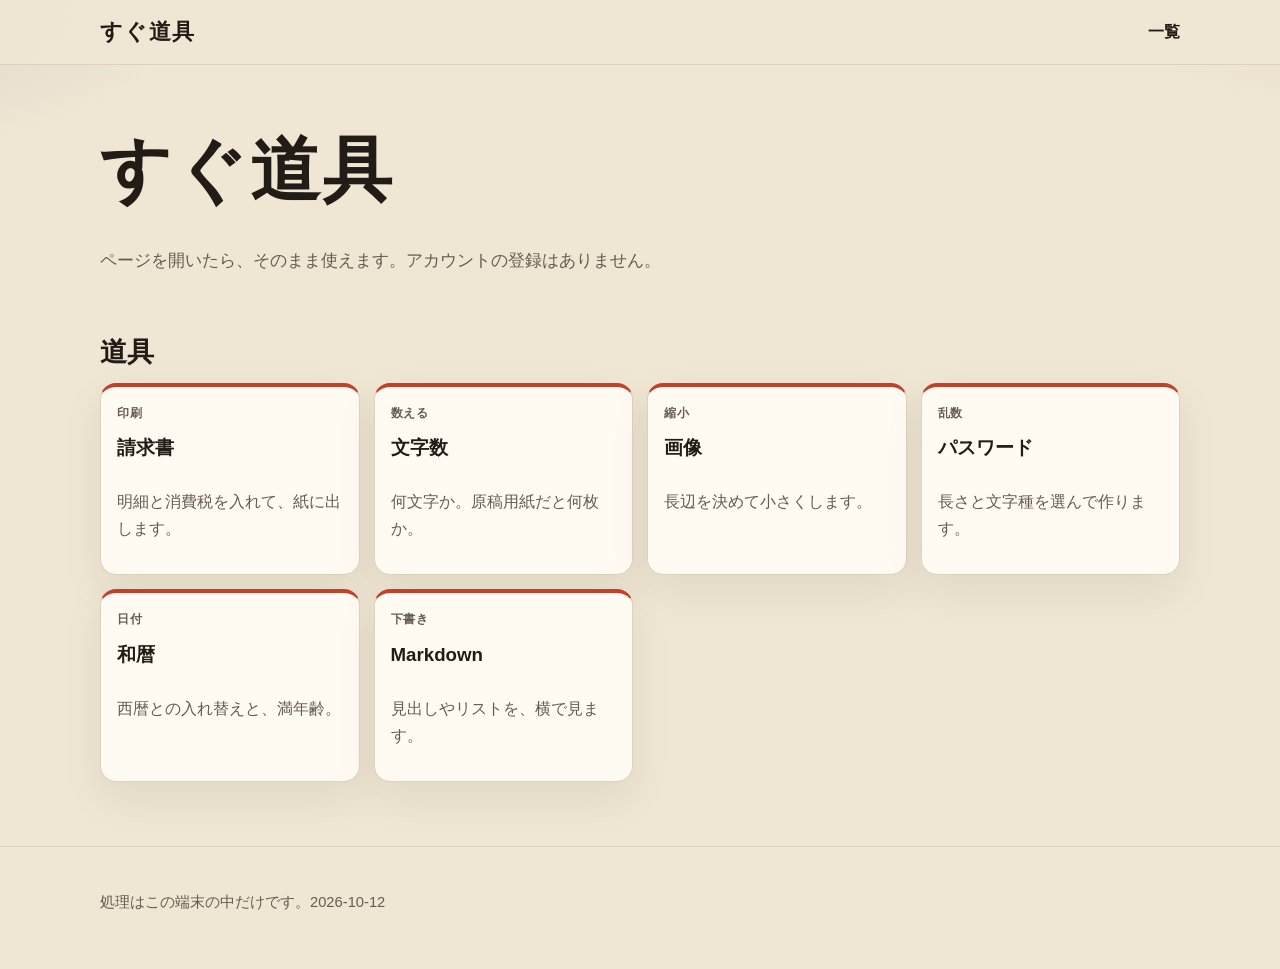
==== index.html @ 672f767a "すぐ道具を pinnsann.com で公開する。 Co-authored-by: Cursor <cursoragent@cursor.com>" ====
<!DOCTYPE html>
<html lang="ja">
<head>
  <meta charset="utf-8">
  <meta name="viewport" content="width=device-width, initial-scale=1">
  <title>すぐ道具</title>
  <meta name="description" content="請求書、文字数、画像の縮小、パスワード、和暦、Markdown。ページを開いてそのまま使います。">
  <link rel="icon" href="favicon.svg">
  <link rel="stylesheet" href="css/site.css">
</head>
<body>
  <a class="skip" href="#main">本文へ</a>
  <header class="site-header">
    <div class="wrap header-inner">
      <a class="brand" href="index.html">すぐ道具</a>
      <nav class="nav" aria-label="主要"><a href="index.html">一覧</a></nav>
    </div>
  </header>
  <main id="main" class="wrap">
    <section class="hero">
      <h1>すぐ道具</h1>
      <p class="lede">ページを開いたら、そのまま使えます。アカウントの登録はありません。</p>
    </section>
    <section class="section" id="tools">
      <h2>道具</h2>
      <div class="card-grid">
        <a class="card" href="invoice.html"><p class="kicker">印刷</p><h3>請求書</h3><p>明細と消費税を入れて、紙に出します。</p></a>
        <a class="card" href="counter.html"><p class="kicker">数える</p><h3>文字数</h3><p>何文字か。原稿用紙だと何枚か。</p></a>
        <a class="card" href="image.html"><p class="kicker">縮小</p><h3>画像</h3><p>長辺を決めて小さくします。</p></a>
        <a class="card" href="password.html"><p class="kicker">乱数</p><h3>パスワード</h3><p>長さと文字種を選んで作ります。</p></a>
        <a class="card" href="calendar.html"><p class="kicker">日付</p><h3>和暦</h3><p>西暦との入れ替えと、満年齢。</p></a>
        <a class="card" href="markdown.html"><p class="kicker">下書き</p><h3>Markdown</h3><p>見出しやリストを、横で見ます。</p></a>
      </div>
    </section>
  </main>
  <footer class="site-footer"><div class="wrap"><p>処理はこの端末の中だけです。2026-10-12</p></div></footer>
</body>
</html>
---- css/site.css ----
:root {
  --paper: #efe6d4;
  --sheet: #fffaf2;
  --ink: #221c16;
  --muted: #655c52;
  --line: #ddd2c0;
  --accent: #c2412d;
  --pine: #21584c;
  --pine-soft: #e4f0eb;
  --gold: #8a5712;
  --shadow: 0 16px 40px rgba(70, 42, 18, 0.08);
  --sans: "Yu Gothic UI", "Hiragino Sans", Meiryo, sans-serif;
  --serif: "Yu Mincho", "Hiragino Mincho ProN", "Times New Roman", serif;
  --mono: "Cascadia Mono", Consolas, "Courier New", monospace;
}

* { box-sizing: border-box; }

body {
  margin: 0;
  color: var(--ink);
  font-family: var(--sans);
  line-height: 1.7;
  background:
    radial-gradient(900px 420px at 110% -10%, rgba(194, 65, 45, 0.1), transparent 50%),
    radial-gradient(700px 320px at -10% 0%, rgba(33, 88, 76, 0.1), transparent 46%),
    var(--paper);
}

a { color: var(--pine); }
.skip { position: absolute; left: 12px; top: -40px; background: var(--ink); color: white; padding: 6px 10px; z-index: 20; }
.skip:focus { top: 12px; }
.wrap { width: min(1080px, calc(100% - 32px)); margin-inline: auto; }

.site-header {
  position: sticky; top: 0; z-index: 10;
  background: rgba(239, 230, 212, 0.92);
  backdrop-filter: blur(12px);
  border-bottom: 1px solid var(--line);
}
.header-inner { display: flex; justify-content: space-between; align-items: center; gap: 16px; min-height: 64px; }
.brand { color: var(--ink); text-decoration: none; font-family: var(--serif); font-size: 1.35rem; font-weight: 700; letter-spacing: 0.06em; }
.nav { display: flex; gap: 16px; flex-wrap: wrap; }
.nav a { color: var(--ink); text-decoration: none; font-weight: 700; }
.nav a:hover { color: var(--accent); }

main { padding: 28px 0 64px; }
.hero { padding: 18px 0 8px; }
.seal {
  display: inline-block; margin: 0 0 10px; border: 2px solid var(--accent); color: var(--accent);
  border-radius: 999px; padding: 2px 10px; font-size: 0.78rem; font-weight: 700; letter-spacing: 0.08em;
}
.hero h1, .page-head h1 { font-family: var(--serif); margin: 0; }
.hero h1 { font-size: clamp(2.4rem, 7vw, 4.4rem); letter-spacing: 0.04em; }
.lede, .page-head p, .card p { color: var(--muted); }
.lede { font-size: 1.05rem; max-width: 40rem; }
.actions, .btn-row { display: flex; flex-wrap: wrap; gap: 10px; }

.btn {
  display: inline-flex; align-items: center; justify-content: center;
  border-radius: 999px; padding: 10px 16px; text-decoration: none; border: 1px solid var(--ink);
  background: transparent; color: var(--ink); font: inherit; font-weight: 700; cursor: pointer;
}
.btn-primary { background: var(--accent); border-color: var(--accent); color: #fffaf2; }
.btn-small { padding: 6px 10px; font-size: 0.92rem; }

.section { margin-top: 28px; }
.section h2 { font-family: var(--serif); font-size: 1.7rem; margin-bottom: 8px; }
.card-grid { display: grid; grid-template-columns: repeat(auto-fit, minmax(240px, 1fr)); gap: 14px; }
.card {
  display: flex; flex-direction: column; gap: 8px; min-height: 170px;
  background: var(--sheet); border: 1px solid var(--line); border-top: 4px solid var(--accent);
  border-radius: 16px; padding: 16px; color: inherit; text-decoration: none; box-shadow: var(--shadow);
}
a.card:hover { transform: translateY(-2px); }
.kicker { margin: 0; color: var(--accent); font-size: 0.78rem; font-weight: 700; letter-spacing: 0.08em; }
.card h3 { margin: 0; }
.page-head { margin-bottom: 18px; max-width: 44rem; }
.page-head h1 { font-size: clamp(1.8rem, 4vw, 2.6rem); }

.layout { display: grid; grid-template-columns: minmax(0, 1fr) minmax(0, 1fr); gap: 18px; align-items: start; }
.panel, .sheet {
  background: var(--sheet); border: 1px solid var(--line); border-radius: 18px; padding: 16px; box-shadow: var(--shadow);
}
.sheet { border-radius: 4px; font-family: var(--serif); }
.field { display: grid; gap: 4px; margin-bottom: 10px; }
.field span { font-weight: 700; }
input, select, textarea {
  width: 100%; font: inherit; color: inherit; background: white;
  border: 1px solid var(--line); border-radius: 10px; padding: 8px 10px;
}
textarea { resize: vertical; }
.grid-2 { display: grid; grid-template-columns: 1fr 1fr; gap: 8px; }
.line { display: grid; grid-template-columns: 0.95fr 1.4fr 0.5fr 0.7fr 0.75fr auto; gap: 6px; margin-bottom: 6px; }
.stats { display: grid; grid-template-columns: repeat(auto-fit, minmax(140px, 1fr)); gap: 8px; }
.stat { background: var(--pine-soft); border-radius: 12px; padding: 10px 12px; }
.stat b { display: block; font-size: 1.35rem; font-variant-numeric: tabular-nums; }
.stat span { color: var(--muted); font-size: 0.85rem; }
.note { color: var(--muted); font-size: 0.92rem; }
.warn { color: var(--gold); font-weight: 700; }
.mono, code { font-family: var(--mono); }
.password-list { list-style: none; padding: 0; margin: 0; display: grid; gap: 8px; }
.password-list li {
  display: flex; justify-content: space-between; gap: 8px; align-items: center;
  background: white; border: 1px solid var(--line); border-radius: 10px; padding: 8px 10px;
  font-family: var(--mono); word-break: break-all;
}
.sheet table { width: 100%; border-collapse: collapse; }
.sheet th, .sheet td { border-bottom: 1px solid var(--line); padding: 6px 4px; vertical-align: top; text-align: left; }
.sheet .right, .right { text-align: right; font-variant-numeric: tabular-nums; }
.sheet h2 { margin: 0 0 8px; letter-spacing: 0.18em; }
.totals { margin-left: auto; width: min(100%, 280px); }
.preview-frame { background: white; border: 1px dashed var(--line); border-radius: 12px; min-height: 160px; padding: 12px; overflow: auto; }
.related { display: flex; flex-wrap: wrap; gap: 8px 14px; margin-top: 18px; }
.stack { display: grid; gap: 12px; }
form.panel > label { display: flex; gap: 8px; align-items: flex-start; margin: 8px 0; font-weight: 500; }
.site-footer { border-top: 1px solid var(--line); padding: 28px 0 40px; color: var(--muted); font-size: 0.92rem; }
:focus-visible { outline: 2px solid var(--accent); outline-offset: 2px; }

@media (max-width: 860px) {
  .layout, .grid-2, .line { grid-template-columns: 1fr; }
  .header-inner { align-items: flex-start; flex-direction: column; padding: 10px 0; }
}
@media print {
  body { background: white; }
  .site-header, .site-footer, .no-print, .skip, .page-head, .related { display: none !important; }
  .layout { display: block; }
  .sheet { box-shadow: none; border: none; }
  main { padding: 0; }
  .wrap { width: auto; }
}
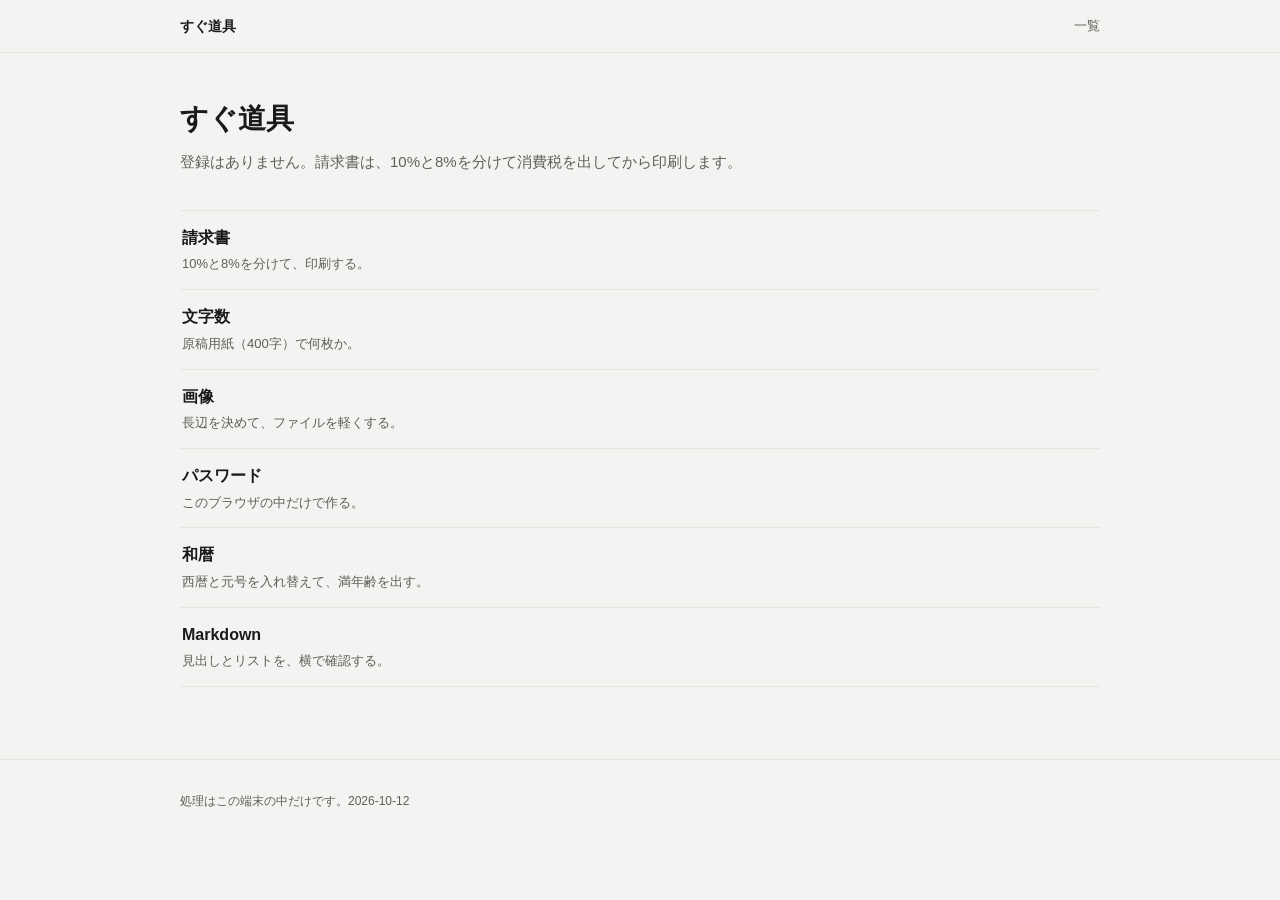
==== commit 0f268bc3: "一覧を、使う作業の名前にする。 Co-authored-by: Cursor <cursoragent@cursor.com>" ====
--- a/index.html
+++ b/index.html
@@ -4,7 +4,7 @@
   <meta charset="utf-8">
   <meta name="viewport" content="width=device-width, initial-scale=1">
   <title>すぐ道具</title>
-  <meta name="description" content="請求書、文字数、画像の縮小、パスワード、和暦、Markdown。ページを開いてそのまま使います。">
+  <meta name="description" content="請求書は10%と8%を分けて印刷します。文字数、画像の縮小、パスワード、和暦、Markdown。登録はありません。">
   <link rel="icon" href="favicon.svg">
   <link rel="stylesheet" href="css/site.css">
 </head>
@@ -19,17 +19,16 @@
   <main id="main" class="wrap">
     <section class="hero">
       <h1>すぐ道具</h1>
-      <p class="lede">ページを開いたら、そのまま使えます。アカウントの登録はありません。</p>
+      <p class="lede">登録はありません。請求書は、10%と8%を分けて消費税を出してから印刷します。</p>
     </section>
     <section class="section" id="tools">
-      <h2>道具</h2>
       <div class="card-grid">
-        <a class="card" href="invoice.html"><p class="kicker">印刷</p><h3>請求書</h3><p>明細と消費税を入れて、紙に出します。</p></a>
-        <a class="card" href="counter.html"><p class="kicker">数える</p><h3>文字数</h3><p>何文字か。原稿用紙だと何枚か。</p></a>
-        <a class="card" href="image.html"><p class="kicker">縮小</p><h3>画像</h3><p>長辺を決めて小さくします。</p></a>
-        <a class="card" href="password.html"><p class="kicker">乱数</p><h3>パスワード</h3><p>長さと文字種を選んで作ります。</p></a>
-        <a class="card" href="calendar.html"><p class="kicker">日付</p><h3>和暦</h3><p>西暦との入れ替えと、満年齢。</p></a>
-        <a class="card" href="markdown.html"><p class="kicker">下書き</p><h3>Markdown</h3><p>見出しやリストを、横で見ます。</p></a>
+        <a class="card" href="invoice.html"><h3>請求書</h3><p>10%と8%を分けて、印刷する。</p></a>
+        <a class="card" href="counter.html"><h3>文字数</h3><p>原稿用紙（400字）で何枚か。</p></a>
+        <a class="card" href="image.html"><h3>画像</h3><p>長辺を決めて、ファイルを軽くする。</p></a>
+        <a class="card" href="password.html"><h3>パスワード</h3><p>このブラウザの中だけで作る。</p></a>
+        <a class="card" href="calendar.html"><h3>和暦</h3><p>西暦と元号を入れ替えて、満年齢を出す。</p></a>
+        <a class="card" href="markdown.html"><h3>Markdown</h3><p>見出しとリストを、横で確認する。</p></a>
       </div>
     </section>
   </main>
--- a/css/site.css
+++ b/css/site.css
@@ -1,17 +1,12 @@
 :root {
-  --paper: #efe6d4;
-  --sheet: #fffaf2;
-  --ink: #221c16;
-  --muted: #655c52;
-  --line: #ddd2c0;
-  --accent: #c2412d;
-  --pine: #21584c;
-  --pine-soft: #e4f0eb;
-  --gold: #8a5712;
-  --shadow: 0 16px 40px rgba(70, 42, 18, 0.08);
-  --sans: "Yu Gothic UI", "Hiragino Sans", Meiryo, sans-serif;
+  --bg: #f3f3f1;
+  --surface: #fff;
+  --ink: #1a1a1a;
+  --muted: #5e5e5a;
+  --line: #e4e4e0;
+  --sans: "Segoe UI", "Hiragino Sans", "Hiragino Kaku Gothic ProN", Meiryo, sans-serif;
   --serif: "Yu Mincho", "Hiragino Mincho ProN", "Times New Roman", serif;
-  --mono: "Cascadia Mono", Consolas, "Courier New", monospace;
+  --mono: "Cascadia Mono", "Segoe UI Mono", Consolas, monospace;
 }
 
 * { box-sizing: border-box; }
@@ -19,107 +14,145 @@
 body {
   margin: 0;
   color: var(--ink);
+  background: var(--bg);
   font-family: var(--sans);
-  line-height: 1.7;
-  background:
-    radial-gradient(900px 420px at 110% -10%, rgba(194, 65, 45, 0.1), transparent 50%),
-    radial-gradient(700px 320px at -10% 0%, rgba(33, 88, 76, 0.1), transparent 46%),
-    var(--paper);
+  font-size: 15px;
+  line-height: 1.6;
 }
 
-a { color: var(--pine); }
+a { color: inherit; }
 .skip { position: absolute; left: 12px; top: -40px; background: var(--ink); color: white; padding: 6px 10px; z-index: 20; }
 .skip:focus { top: 12px; }
-.wrap { width: min(1080px, calc(100% - 32px)); margin-inline: auto; }
+.wrap { width: min(920px, calc(100% - 40px)); margin-inline: auto; }
 
 .site-header {
-  position: sticky; top: 0; z-index: 10;
-  background: rgba(239, 230, 212, 0.92);
-  backdrop-filter: blur(12px);
+  position: sticky;
+  top: 0;
+  z-index: 10;
+  background: rgba(243, 243, 241, 0.92);
   border-bottom: 1px solid var(--line);
 }
-.header-inner { display: flex; justify-content: space-between; align-items: center; gap: 16px; min-height: 64px; }
-.brand { color: var(--ink); text-decoration: none; font-family: var(--serif); font-size: 1.35rem; font-weight: 700; letter-spacing: 0.06em; }
-.nav { display: flex; gap: 16px; flex-wrap: wrap; }
-.nav a { color: var(--ink); text-decoration: none; font-weight: 700; }
-.nav a:hover { color: var(--accent); }
+.header-inner { display: flex; justify-content: space-between; align-items: center; min-height: 52px; }
+.brand { color: var(--ink); text-decoration: none; font-size: 14px; font-weight: 600; }
+.nav { display: flex; gap: 16px; }
+.nav a { color: var(--muted); text-decoration: none; font-size: 13px; }
+.nav a:hover { color: var(--ink); }
 
-main { padding: 28px 0 64px; }
-.hero { padding: 18px 0 8px; }
-.seal {
-  display: inline-block; margin: 0 0 10px; border: 2px solid var(--accent); color: var(--accent);
-  border-radius: 999px; padding: 2px 10px; font-size: 0.78rem; font-weight: 700; letter-spacing: 0.08em;
-}
-.hero h1, .page-head h1 { font-family: var(--serif); margin: 0; }
-.hero h1 { font-size: clamp(2.4rem, 7vw, 4.4rem); letter-spacing: 0.04em; }
+main { padding: 8px 0 72px; }
+.hero { padding: 36px 0 8px; }
+.hero h1, .page-head h1 { margin: 0; font-weight: 600; letter-spacing: 0; }
+.hero h1 { font-size: 28px; }
 .lede, .page-head p, .card p { color: var(--muted); }
-.lede { font-size: 1.05rem; max-width: 40rem; }
-.actions, .btn-row { display: flex; flex-wrap: wrap; gap: 10px; }
+.lede { margin: 8px 0 0; max-width: 36rem; font-size: 15px; }
+.actions, .btn-row { display: flex; flex-wrap: wrap; gap: 8px; }
 
 .btn {
-  display: inline-flex; align-items: center; justify-content: center;
-  border-radius: 999px; padding: 10px 16px; text-decoration: none; border: 1px solid var(--ink);
-  background: transparent; color: var(--ink); font: inherit; font-weight: 700; cursor: pointer;
+  display: inline-flex;
+  align-items: center;
+  justify-content: center;
+  border-radius: 6px;
+  padding: 8px 12px;
+  text-decoration: none;
+  border: 1px solid #d2d2cc;
+  background: var(--surface);
+  color: var(--ink);
+  font: inherit;
+  font-size: 13px;
+  font-weight: 600;
+  cursor: pointer;
 }
-.btn-primary { background: var(--accent); border-color: var(--accent); color: #fffaf2; }
-.btn-small { padding: 6px 10px; font-size: 0.92rem; }
+.btn:hover { border-color: #1a1a1a; }
+.btn-primary { background: #1a1a1a; border-color: #1a1a1a; color: #fff; }
+.btn-primary:hover { background: #333; }
+.btn-small { padding: 6px 10px; }
 
 .section { margin-top: 28px; }
-.section h2 { font-family: var(--serif); font-size: 1.7rem; margin-bottom: 8px; }
-.card-grid { display: grid; grid-template-columns: repeat(auto-fit, minmax(240px, 1fr)); gap: 14px; }
+.section h2 {
+  margin: 0 0 8px;
+  color: var(--muted);
+  font-size: 12px;
+  font-weight: 600;
+}
+.card-grid { display: flex; flex-direction: column; border-top: 1px solid var(--line); }
 .card {
-  display: flex; flex-direction: column; gap: 8px; min-height: 170px;
-  background: var(--sheet); border: 1px solid var(--line); border-top: 4px solid var(--accent);
-  border-radius: 16px; padding: 16px; color: inherit; text-decoration: none; box-shadow: var(--shadow);
+  display: block;
+  min-height: 0;
+  padding: 14px 2px;
+  background: transparent;
+  border: 0;
+  border-bottom: 1px solid var(--line);
+  border-radius: 0;
+  color: inherit;
+  text-decoration: none;
 }
-a.card:hover { transform: translateY(-2px); }
-.kicker { margin: 0; color: var(--accent); font-size: 0.78rem; font-weight: 700; letter-spacing: 0.08em; }
-.card h3 { margin: 0; }
-.page-head { margin-bottom: 18px; max-width: 44rem; }
-.page-head h1 { font-size: clamp(1.8rem, 4vw, 2.6rem); }
+.card:hover { background: var(--surface); }
+.kicker { margin: 0 0 6px; color: #8a8a84; font-size: 12px; font-weight: 500; }
+.card h3 { margin: 0; font-size: 16px; font-weight: 600; }
+.card p { margin: 4px 0 0; font-size: 13px; }
+.page-head { margin: 28px 0 18px; max-width: 40rem; }
+.page-head h1 { font-size: 24px; }
+.page-head .kicker { display: block; margin-bottom: 6px; }
 
-.layout { display: grid; grid-template-columns: minmax(0, 1fr) minmax(0, 1fr); gap: 18px; align-items: start; }
+.layout { display: grid; grid-template-columns: minmax(0, 1fr) minmax(0, 1fr); gap: 16px; align-items: start; }
 .panel, .sheet {
-  background: var(--sheet); border: 1px solid var(--line); border-radius: 18px; padding: 16px; box-shadow: var(--shadow);
+  background: var(--surface);
+  border: 1px solid var(--line);
+  border-radius: 8px;
+  padding: 16px;
 }
-.sheet { border-radius: 4px; font-family: var(--serif); }
+.sheet { border-radius: 2px; padding: 28px 24px; font-family: var(--serif); }
 .field { display: grid; gap: 4px; margin-bottom: 10px; }
-.field span { font-weight: 700; }
+.field span { font-size: 12px; font-weight: 600; color: var(--muted); }
 input, select, textarea {
-  width: 100%; font: inherit; color: inherit; background: white;
-  border: 1px solid var(--line); border-radius: 10px; padding: 8px 10px;
+  width: 100%;
+  font: inherit;
+  color: inherit;
+  background: #fff;
+  border: 1px solid #d7d7d2;
+  border-radius: 6px;
+  padding: 8px 10px;
 }
 textarea { resize: vertical; }
 .grid-2 { display: grid; grid-template-columns: 1fr 1fr; gap: 8px; }
 .line { display: grid; grid-template-columns: 0.95fr 1.4fr 0.5fr 0.7fr 0.75fr auto; gap: 6px; margin-bottom: 6px; }
-.stats { display: grid; grid-template-columns: repeat(auto-fit, minmax(140px, 1fr)); gap: 8px; }
-.stat { background: var(--pine-soft); border-radius: 12px; padding: 10px 12px; }
-.stat b { display: block; font-size: 1.35rem; font-variant-numeric: tabular-nums; }
-.stat span { color: var(--muted); font-size: 0.85rem; }
-.note { color: var(--muted); font-size: 0.92rem; }
-.warn { color: var(--gold); font-weight: 700; }
+.stats { display: grid; grid-template-columns: repeat(auto-fit, minmax(140px, 1fr)); gap: 0 20px; }
+.stat { padding: 12px 0; border-top: 1px solid var(--line); }
+.stat b { display: block; font-size: 22px; font-weight: 600; font-variant-numeric: tabular-nums; }
+.stat span { color: var(--muted); font-size: 12px; }
+.note { color: var(--muted); font-size: 13px; }
+.warn { color: #8a4b12; font-weight: 600; font-size: 13px; }
 .mono, code { font-family: var(--mono); }
-.password-list { list-style: none; padding: 0; margin: 0; display: grid; gap: 8px; }
+.password-list { list-style: none; padding: 0; margin: 12px 0 0; display: grid; gap: 8px; }
 .password-list li {
-  display: flex; justify-content: space-between; gap: 8px; align-items: center;
-  background: white; border: 1px solid var(--line); border-radius: 10px; padding: 8px 10px;
-  font-family: var(--mono); word-break: break-all;
+  display: flex;
+  justify-content: space-between;
+  gap: 8px;
+  align-items: center;
+  background: #f7f7f5;
+  border: 1px solid var(--line);
+  border-radius: 6px;
+  padding: 8px 10px;
+  font-family: var(--mono);
+  font-size: 13px;
+  word-break: break-all;
 }
 .sheet table { width: 100%; border-collapse: collapse; }
 .sheet th, .sheet td { border-bottom: 1px solid var(--line); padding: 6px 4px; vertical-align: top; text-align: left; }
 .sheet .right, .right { text-align: right; font-variant-numeric: tabular-nums; }
-.sheet h2 { margin: 0 0 8px; letter-spacing: 0.18em; }
+.sheet h2 { margin: 0 0 12px; font-weight: 500; letter-spacing: 0.12em; }
 .totals { margin-left: auto; width: min(100%, 280px); }
-.preview-frame { background: white; border: 1px dashed var(--line); border-radius: 12px; min-height: 160px; padding: 12px; overflow: auto; }
-.related { display: flex; flex-wrap: wrap; gap: 8px 14px; margin-top: 18px; }
+.preview-frame { background: #fafaf8; border: 1px solid var(--line); border-radius: 6px; min-height: 160px; padding: 12px; overflow: auto; }
+.related { display: flex; flex-wrap: wrap; gap: 8px 16px; margin-top: 22px; font-size: 13px; }
+.related a { color: var(--muted); }
+.related a:hover { color: var(--ink); }
 .stack { display: grid; gap: 12px; }
-form.panel > label { display: flex; gap: 8px; align-items: flex-start; margin: 8px 0; font-weight: 500; }
-.site-footer { border-top: 1px solid var(--line); padding: 28px 0 40px; color: var(--muted); font-size: 0.92rem; }
-:focus-visible { outline: 2px solid var(--accent); outline-offset: 2px; }
+form.panel > label { display: flex; gap: 8px; align-items: flex-start; margin: 8px 0; }
+.site-footer { border-top: 1px solid var(--line); padding: 20px 0 32px; color: var(--muted); font-size: 12px; }
+:focus-visible { outline: 2px solid #1a1a1a; outline-offset: 2px; }
 
 @media (max-width: 860px) {
   .layout, .grid-2, .line { grid-template-columns: 1fr; }
-  .header-inner { align-items: flex-start; flex-direction: column; padding: 10px 0; }
+  .wrap { width: min(920px, calc(100% - 32px)); }
 }
 @media print {
   body { background: white; }
